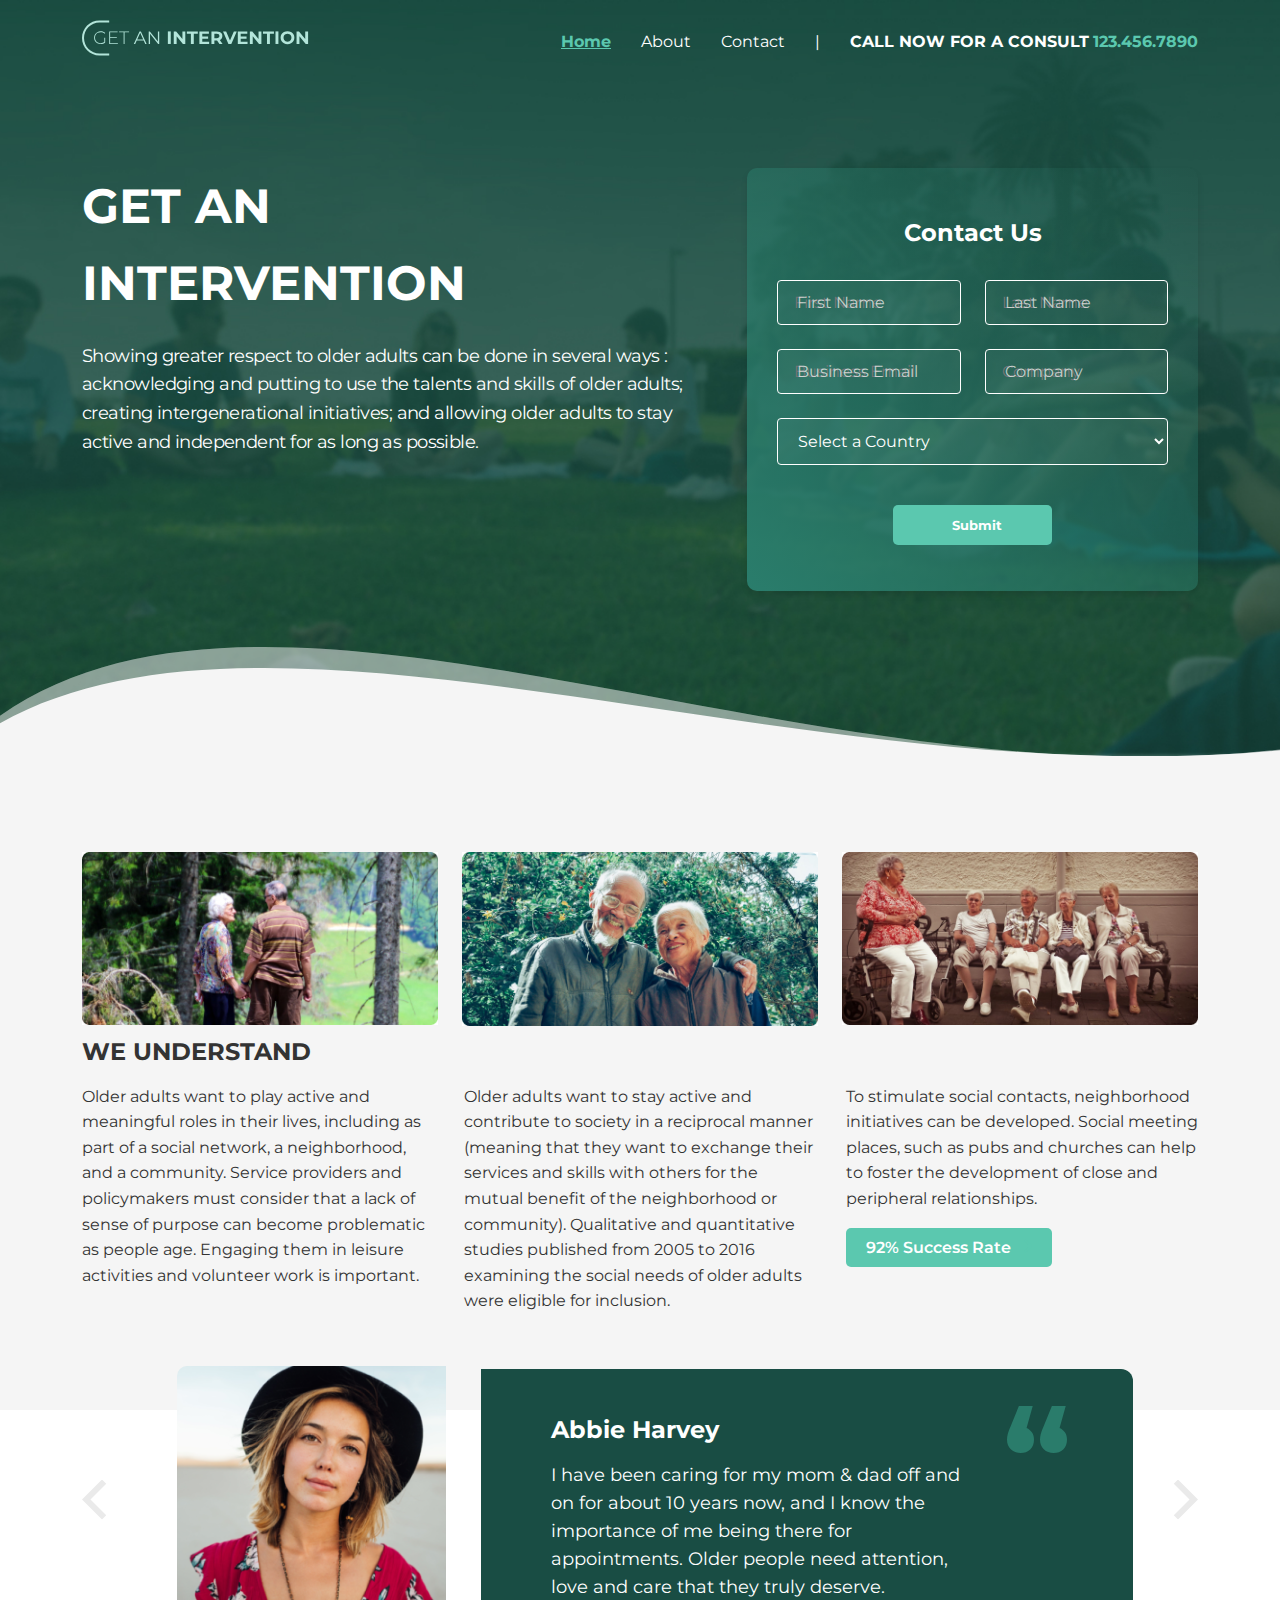
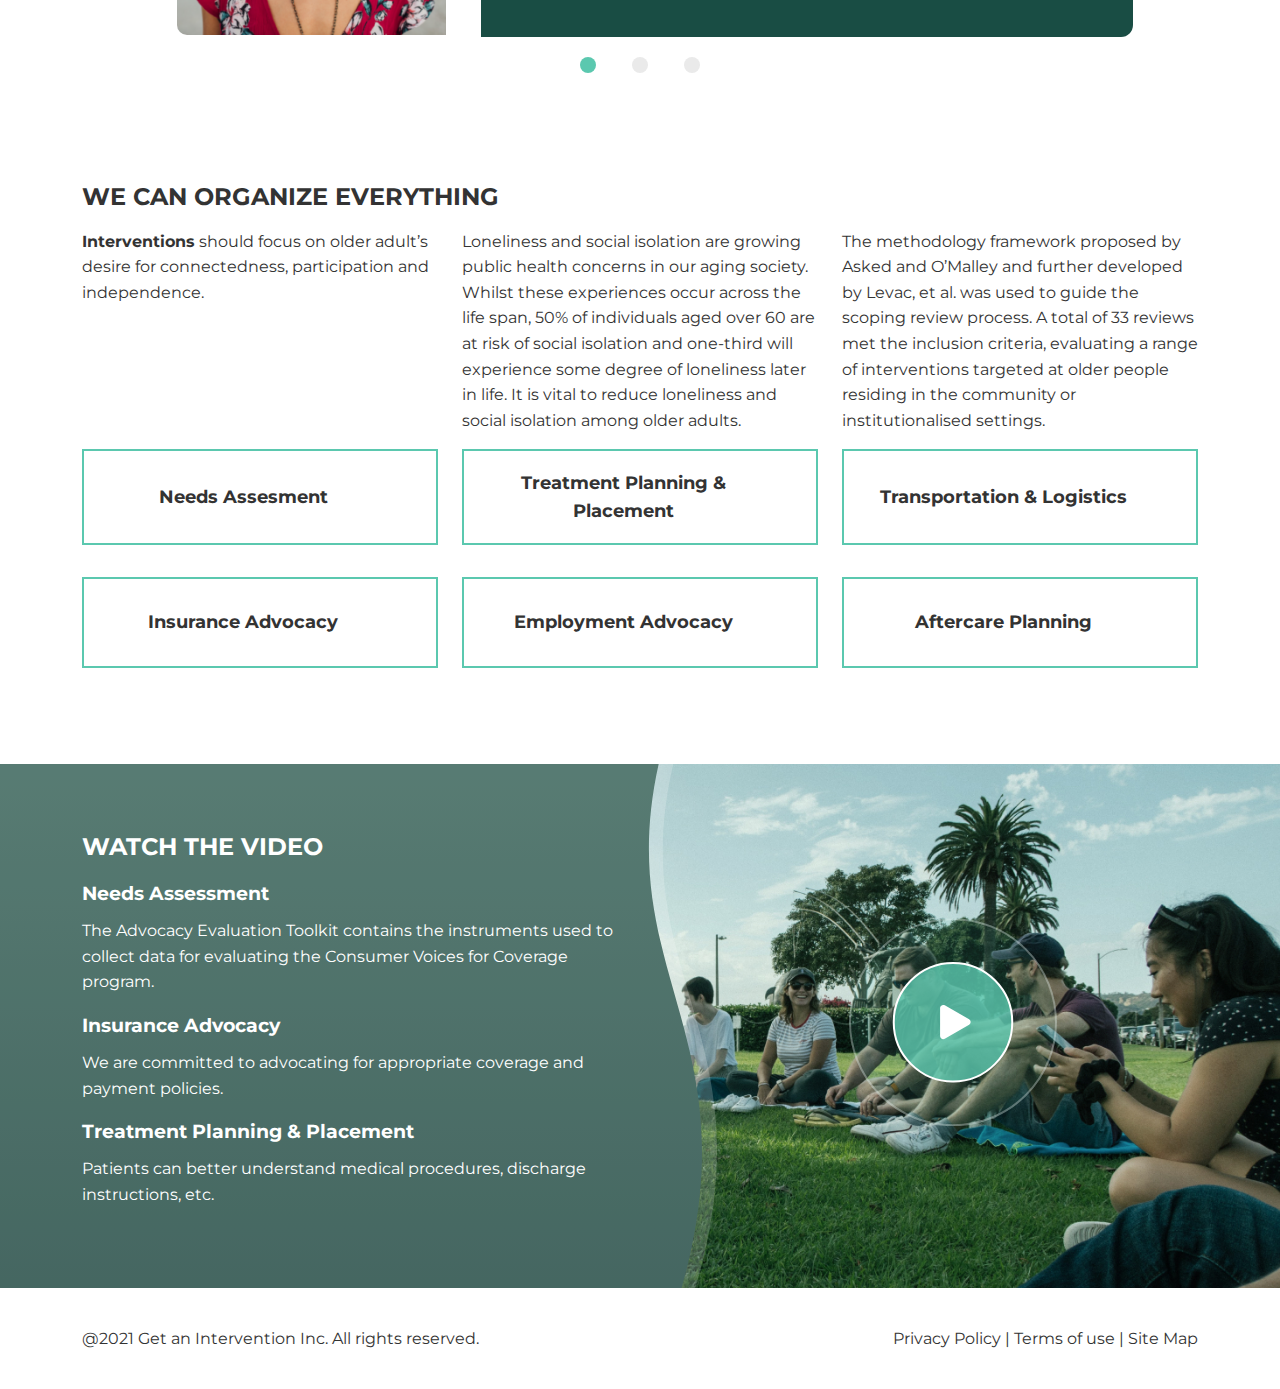
==== index.html @ d1579ee3 "update hero" ====
<!DOCTYPE html>
<html lang="en">

<head>
  <meta charset="UTF-8">
  <meta name="viewport" content="width=device-width, initial-scale=1.0">
  <title>GET AN INTERVENTION</title>

  <!-- ✅ Preload Google Fonts for better performance -->
  <link rel="preload" href="https://fonts.googleapis.com/css2?family=Montserrat:wght@400;700&display=swap" as="style" onload="this.onload=null;this.rel='stylesheet'">
  <noscript>
    <link href="https://fonts.googleapis.com/css2?family=Montserrat:wght@400;700&display=swap" rel="stylesheet">
  </noscript>

  <link rel="stylesheet" href="assets/css/index.css">
</head>

<body>
  <!-- ✅ Navbar -->
  <header class="navbar">
    <div class="container">
      <!-- 🔹 Logo -->
      <a href="/" class="brand-logo">
        <img src="assets/images/main-logo.svg" alt="GET AN INTERVENTION">
      </a>

      <!-- 🔹 Mobile Menu Toggle -->
      <div class="navbar-toggle">
        <button class="menu-toggle" aria-label="Toggle navigation">☰</button>
      </div>

      <!-- 🔹 Navigation -->
      <nav class="navbar-menu">
        <ul class="nav-links">
          <li><a href="#" class="active">Home</a></li>
          <li><a href="#">About</a></li>
          <li><a href="#">Contact</a></li>
        </ul>
        <span class="separator">|</span>
        <div class="nav-contact">
          <strong>CALL NOW FOR A CONSULT</strong> <a href="tel:+1234567890" class="cta">123.456.7890</a>
        </div>
      </nav>
    </div>
  </header>

  <section class="hero">
    <div class="container">
      <div class="row justify-content-center">
        <div class="col-10 col-lg-7">
          <div class="hero-left">
            <h1><span class="text-stroke">GET AN</span> INTERVENTION</h1>
            <p>Showing greater respect to older adults can be done in several ways :
              acknowledging and putting to use the talents and skills of older adults; creating
              intergenerational initiatives; and allowing older adults to stay active and independent
              for as long as possible.</p>

          </div>
        </div>
        <div class="col-8 col-lg-5">
          <div class="hero-right">
            <form class="hero-form ">
              <h2 class="text-center py-3">Contact Us</h2>
              <div class="row">
                <div class="col-12 col-md-6 col-lg-6">
                  <div class="input-field">
                    <input type="text" id="name" required placeholder="First Name">
                    <label for="name">First Name</label>
                  </div>
                </div>

                <div class="col-12 col-md-6 col-lg-6 mb-2">
                  <div class="input-field">
                    <input type="email" id="email" placeholder="Last Name" required>
                    <label for="email">Last Name</label>
                  </div>
                </div>

                <div class="col-12 col-md-6 col-lg-6 mb-2">
                  <div class="input-field">
                    <input type="text" id="name" required placeholder="Business Email">
                    <label for="name">Business Email</label>
                  </div>
                </div>

                <div class="col-12 col-md-6 col-lg-6 mb-2">
                  <div class="input-field">
                    <input type="email" id="email" placeholder="Company" required>
                    <label for="email">Company</label>
                  </div>
                </div>


                <div class="col-12 col-md-12 mb-2">
                  <select class="input-field  country-select" id="country" name="country" aria-placeholder="Select Country:">
                    <option value=""> Select a Country</option>
                    <option value="us">United States</option>
                    <option value="uk">United Kingdom</option>
                    <option value="ca">Canada</option>
                    <option value="au">Australia</option>
                    <option value="in">India</option>
                    <option value="de">Germany</option>
                    <option value="fr">France</option>
                    <option value="it">Italy</option>
                    <option value="jp">Japan</option>
                    <option value="cn">China</option>
                    <option value="br">Brazil</option>
                    <option value="za">South Africa</option>
                    <option value="mx">Mexico</option>
                  </select>

                </div>

                <div class="col-12 d-flex justify-content-center py-3">
                  <button type="submit" class=" cta-btn">
                    <img src="./assets/images/btn-icon.svg" alt="" style="padding-right: 9px;">
                    Submit</button>

                </div>
              </div>

            </form>
          </div>
        </div>
      </div>
    </div>
    <div class="hero-bottom"></div>
  </section>

  <section class="we-understand">
    <div class="container">
      <div class="row">
        <div class="col">
          <img src="./assets/images/we-understand-1.jpg" alt="1">
        </div>
        <div class="col">
          <img src="./assets/images/we-understand-2.jpg" alt="2">
        </div>
        <div class="col">
          <img src="./assets/images/we-understand-3.jpg" alt="3">
        </div>
      </div>
    </div>

    <div class="container">
      <h2>WE UNDERSTAND</h2>
      <div class="understand-content">
        <p>Older adults want to play active and meaningful roles in their lives, including as part of a social network, a neighborhood, and a community. Service providers and policymakers must consider that a lack of sense of purpose can become problematic as people age. Engaging them in leisure activities and volunteer work is important.</p>
        <p>Older adults want to stay active and contribute to society in a reciprocal manner (meaning that they want to exchange their services and skills with others for the mutual benefit of the neighborhood or community). Qualitative and quantitative studies published from 2005 to 2016 examining the social needs of older adults were eligible for inclusion.</p>
        <p>To stimulate social contacts, neighborhood initiatives can be developed. Social meeting places, such as pubs and churches can help to foster the development of close and peripheral relationships.</p>
        <button class="btn btn-primary btn-outline">
          92% Success Rate <img src="./assets/icons/arrow-right.svg" alt="->">
        </button>
      </div>

    </div>

  </section>

  <section class="organize mb-5">
    <div class="container mb-5 pb-5">
      <div class="slider">
        <div class="slider-container">
          <div class="slides">
            <div class="slide active ">
              <div class="row m-0">
                <div class="col-12 d-flex justify-content align-items">
                  <div class="col-4 col-md-4">
                    <div class="left-side d-flex  justify-content-end  " style="margin-right: 31px;">
                      <img src="./assets/images/slide-1.png" width="269" height="269" alt="lady">
                    </div>
                  </div>
                  <div class="col-8 col-md-8">
                    <div class="right-side" style=" margin-left: 4px;">
                      <div class="row">

                        <div class="col-10">
                          <div class="slider-content mt-4">
                            <h6 class="slider-heading"> Abbie Harvey</h6>
                            <p class="slider-para">I have been caring for my mom & dad off and on for about 10 years now, and I know the importance of me being there for appointments. Older people need attention, love and care that they truly deserve.</p>
                          </div>
                        </div>
                        <div class="col-2">
                          <div class="quotes">
                            <img src="./assets/icons/quotes.svg" width="60" height="47" alt="">
                          </div>
                        </div>
                      </div>


                    </div>
                  </div>
                </div>
              </div>
            </div>
            <div class="slide ">
              <div class="row m-0">
                <div class="col-12 d-flex justify-content align-items">
                  <div class="col-4 col-md-4">
                    <div class="left-side d-flex  justify-content-end  " style="margin-right: 31px;">
                      <img src="./assets/images/slide-2.png" width="269" height="269" alt="lady">
                    </div>
                  </div>
                  <div class="col-8 col-md-8">
                    <div class="right-side" style=" margin-left: 4px;">
                      <div class="row">

                        <div class="col-10">
                          <div class="slider-content mt-4">
                            <h6 class="slider-heading"> Abbie Harvey</h6>
                            <p class="slider-para">I have been caring for my mom & dad off and on for about 10 years now, and I know the importance of me being there for appointments. Older people need attention, love and care that they truly deserve.</p>
                          </div>
                        </div>
                        <div class="col-2">
                          <div class="quotes">
                            <img src="./assets/icons/quotes.svg" width="60" height="47" alt="">
                          </div>
                        </div>
                      </div>


                    </div>
                  </div>
                </div>
              </div>
            </div>
            <div class="slide ">
              <div class="row m-0">
                <div class="col-12 d-flex justify-content align-items">
                  <div class="col-4 col-md-4">
                    <div class="left-side d-flex  justify-content-end  " style="margin-right: 31px;">
                      <img src="./assets/images/slide-3.png" width="269" height="269" alt="lady">
                    </div>
                  </div>
                  <div class="col-8 col-md-8">
                    <div class="right-side" style=" margin-left: 4px;">
                      <div class="row">

                        <div class="col-10">
                          <div class="slider-content mt-4">
                            <h6 class="slider-heading"> Abbie Harvey</h6>
                            <p class="slider-para">I have been caring for my mom & dad off and on for about 10 years now, and I know the importance of me being there for appointments. Older people need attention, love and care that they truly deserve.</p>
                          </div>
                        </div>
                        <div class="col-2">
                          <div class="quotes">
                            <img src="./assets/icons/quotes.svg" width="60" height="47" alt="">
                          </div>
                        </div>
                      </div>
                    </div>
                  </div>
                </div>
              </div>
            </div>
          </div>
          <div class="slider-arrow">
            <button class="prev" onclick="moveSlide(-1)"></button>
            <button class="next" onclick="moveSlide(1)"></button>
          </div>
          <div class="dots">
            <span class="dot active" onclick="currentSlide(0)"></span>
            <span class="dot" onclick="currentSlide(1)"></span>
            <span class="dot" onclick="currentSlide(2)"></span>
          </div>
        </div>
      </div>
    </div>
    <div class="container ">
      <h2>WE CAN ORGANIZE EVERYTHING</h2>
      <div class="row">
        <div class="col">
          <p> <strong>Interventions</strong> should focus on older adult’s desire for connectedness, participation and independence.</p>
        </div>
        <div class="col">
          <p>Loneliness and social isolation are growing public health concerns in our aging society. Whilst these experiences occur across the life span, 50% of individuals aged over 60 are at risk of social isolation and one-third will experience some degree of loneliness later in life. It is vital to reduce loneliness and social isolation among older adults.</p>
        </div>
        <div class="col">
          <p>The methodology framework proposed by Asked and O’Malley and further developed by Levac, et al. was used to guide the scoping review process. A total of 33 reviews met the inclusion criteria, evaluating a range of interventions targeted at older people residing in the community or institutionalised settings. </p>
        </div>
      </div>

      <div class="row">
        <div class="col-6 col-sm-4 mb-xl-4">
          <div class="tooltip-box">
            <p class="no-margin"> Needs Assesment </p><img src="./assets/icons/info.svg" alt="info" class="info-icon">
            <div class="tooltip-content">
              <span> We’re experienced in our individual<br> crafts and understand how each one of<br>our roles impacts your plan holistically. </span>
            </div>
          </div>
        </div>

        <div class="col-6 col-sm-4 mb-xl-4">
          <div class="tooltip-box">
            <p class="no-margin"> Treatment Planning & Placement </p><img src="./assets/icons/info.svg" alt="info" class="info-icon">
            <div class="tooltip-content">
              <span> We’re experienced in our individual<br> crafts and understand how each one of<br>our roles impacts your plan holistically. </span>
            </div>
          </div>
        </div>
        <div class="col-6 col-sm-4 mb-xl-4">
          <div class="tooltip-box">
            <p class="no-margin"> Transportation & Logistics </p><img src="./assets/icons/info.svg" alt="info" class="info-icon">
            <div class="tooltip-content">
              <span> We’re experienced in our individual<br> crafts and understand how each one of<br>our roles impacts your plan holistically. </span>
            </div>
          </div>
        </div>
        <div class="col-6 col-sm-4 mb-xl-5 pt-2">

          <div class="tooltip-box">
            <p class="no-margin"> Insurance Advocacy</p><img src="./assets/icons/info.svg" alt="info" class="info-icon">
            <div class="tooltip-content">
              <span> We’re experienced in our individual<br> crafts and understand how each one of<br>our roles impacts your plan holistically. </span>
            </div>
          </div>

        </div>
        <div class="col-6 col-sm-4 mb-xl-5 pt-2">

          <div class="tooltip-box">
            <p class="no-margin"> Employment Advocacy </p><img src="./assets/icons/info.svg" alt="info" class="info-icon">
            <div class="tooltip-content">
              <span> We’re experienced in our individual<br> crafts and understand how each one of<br>our roles impacts your plan holistically. </span>
            </div>
          </div>

        </div>
        <div class="col-6 col-sm-4 mb-xl-5 pt-2">

          <div class="tooltip-box">
            <p class="no-margin"> Aftercare Planning</p><img src="./assets/icons/info.svg" alt="info" class="info-icon">
            <div class="tooltip-content">
              <span> We’re experienced in our individual<br> crafts and understand how each one of<br>our roles impacts your plan holistically. </span>
            </div>
          </div>


        </div>
      </div>
    </div>
  </section>

  <section class="watch-section">
    <div class="container">
      <div class="row">
        <div class="col-6 content">
          <h2>WATCH THE VIDEO</h2>
          <ul>
            <li>
              <h3>Needs Assessment</h3>
              <p>The Advocacy Evaluation Toolkit contains the instruments used to collect data for evaluating the Consumer Voices for Coverage program. </p>
            </li>
            <li>
              <h3>Insurance Advocacy</h3>
              <p>We are committed to advocating for appropriate coverage and payment policies.</p>
            </li>
            <li>
              <h3>Treatment Planning & Placement</h3>
              <p>Patients can better understand medical procedures, discharge instructions, etc.</p>
            </li>
          </ul>
        </div>
      </div>
    </div>

    <div class="video-wrapper">
      <div class="video-player" id="videoPlayer">
        <video id="myVideo" width="100%" height="100%" controls>
          <source src="./assets/video/birds.mp4" type="video/mp4">
          Your browser does not support the video tag.
        </video>
      </div>


      <div class="button-container">
        <button id="playButton" class="click-animation">
          <img src="./assets/icons/play-icon-large.svg" alt="play">
        </button>
      </div>
    </div>
  </section>

  <footer class="main-footer">
    <div class="container">
      <div class="row">
        <div class="col">
          <div>@2021 Get an Intervention Inc. All rights reserved.</div>
        </div>
        <div class="col-auto">
          <div class="text-right">Privacy Policy | Terms of use | Site Map</div>
        </div>
      </div>
    </div>
  </footer>

  <script src="assets/js/index.js"></script>
</body>

</html>
---- assets/css/index.css ----
/* default css */
@import url('./_constant.css');
@import url('./_reboot.css');
@import url('./_container.css');
@import url('./_grid.css');
@import url('./_input.css');
@import url('./_typography.css');
@import url('./_buttons.css');
@import url('./_utilities.css');
@import url('./_slider.css');
@import url('./_tooltip.css');

/* other css */
@import url('./navbar.css');
@import url('./hero.css');
@import url('./we-understand.css');
@import url('./watch-section.css');
@import url('./main-footer.css');
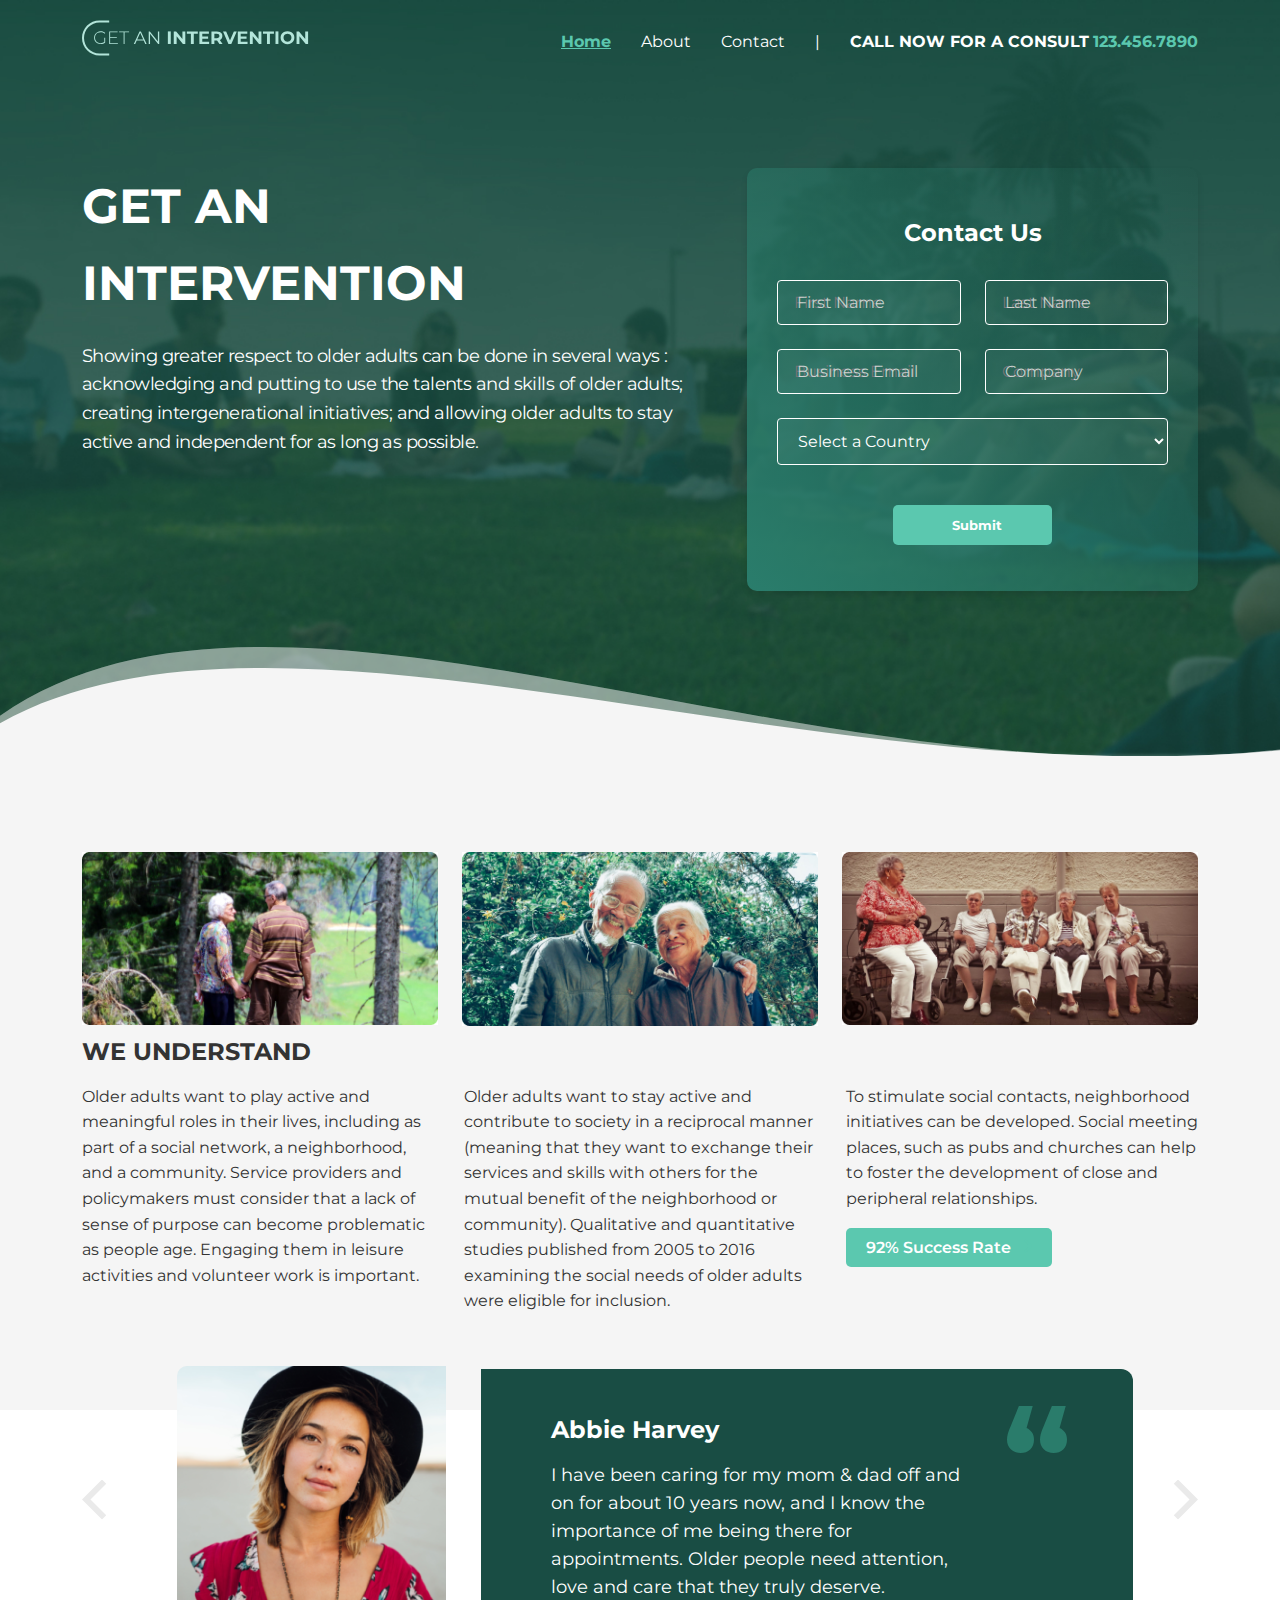
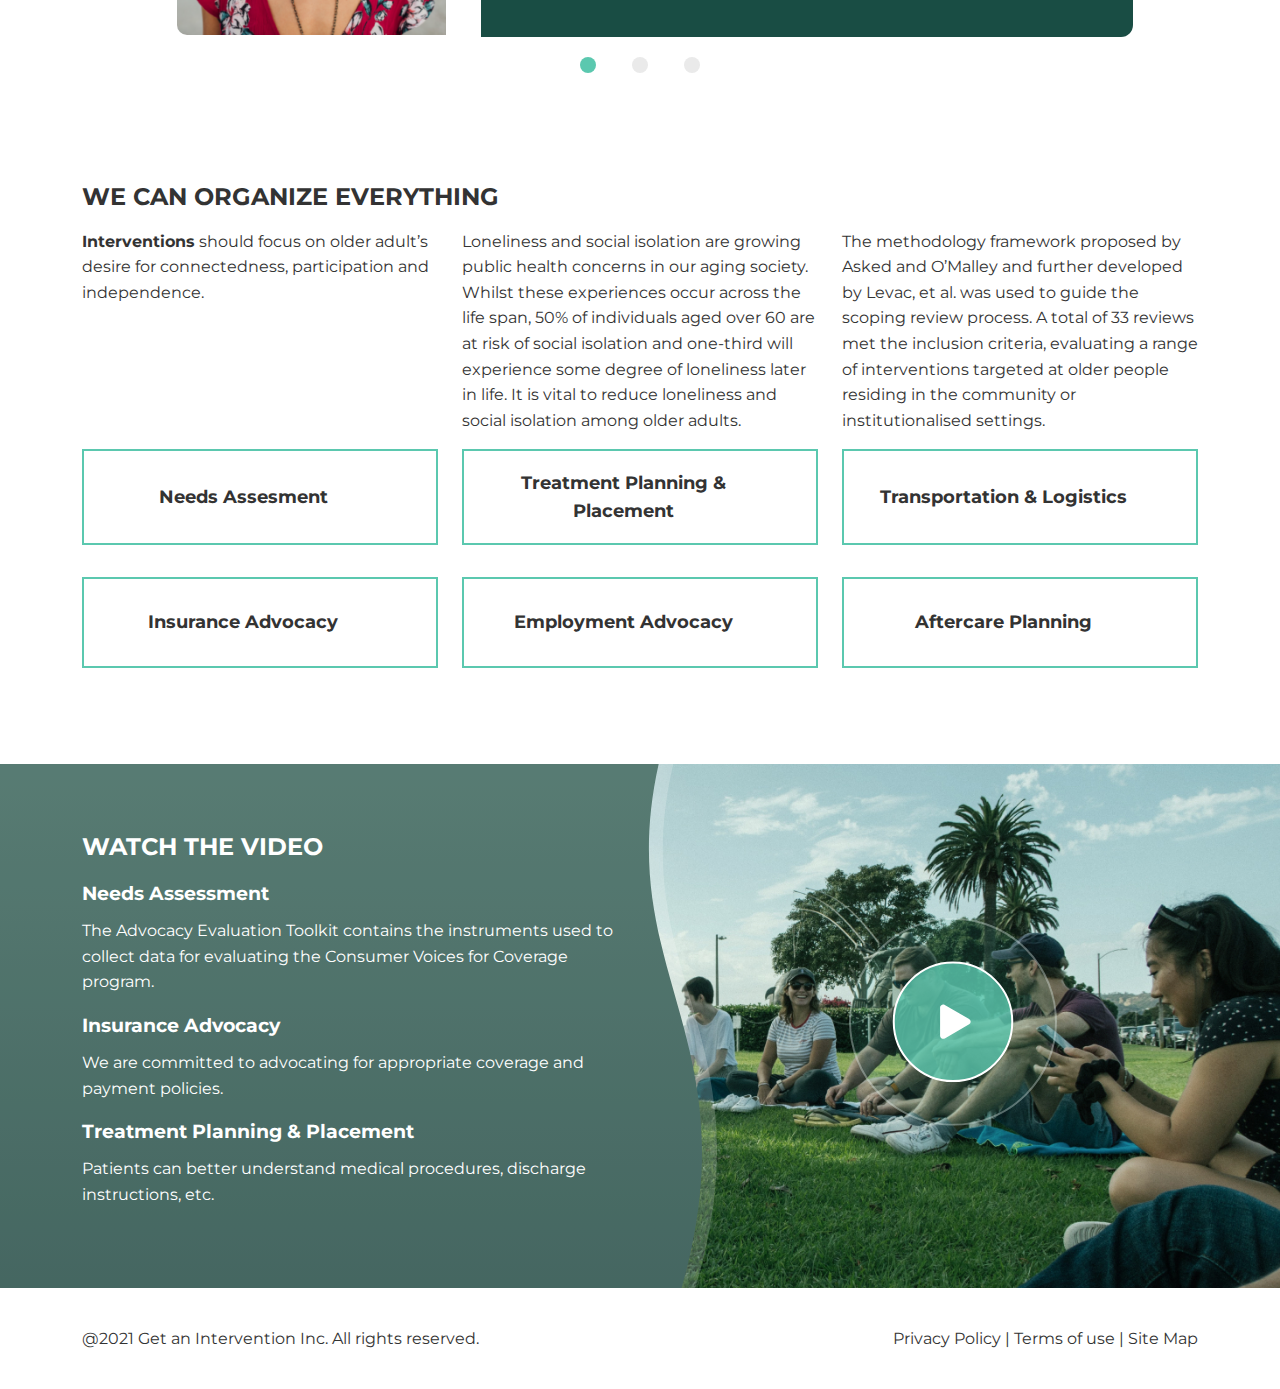
==== commit d441a724: "update video section" ====
--- a/index.html
+++ b/index.html
@@ -344,7 +344,7 @@
   <section class="watch-section">
     <div class="container">
       <div class="row">
-        <div class="col-6 content">
+        <div class="col-12 col-lg-6 content">
           <h2>WATCH THE VIDEO</h2>
           <ul>
             <li>
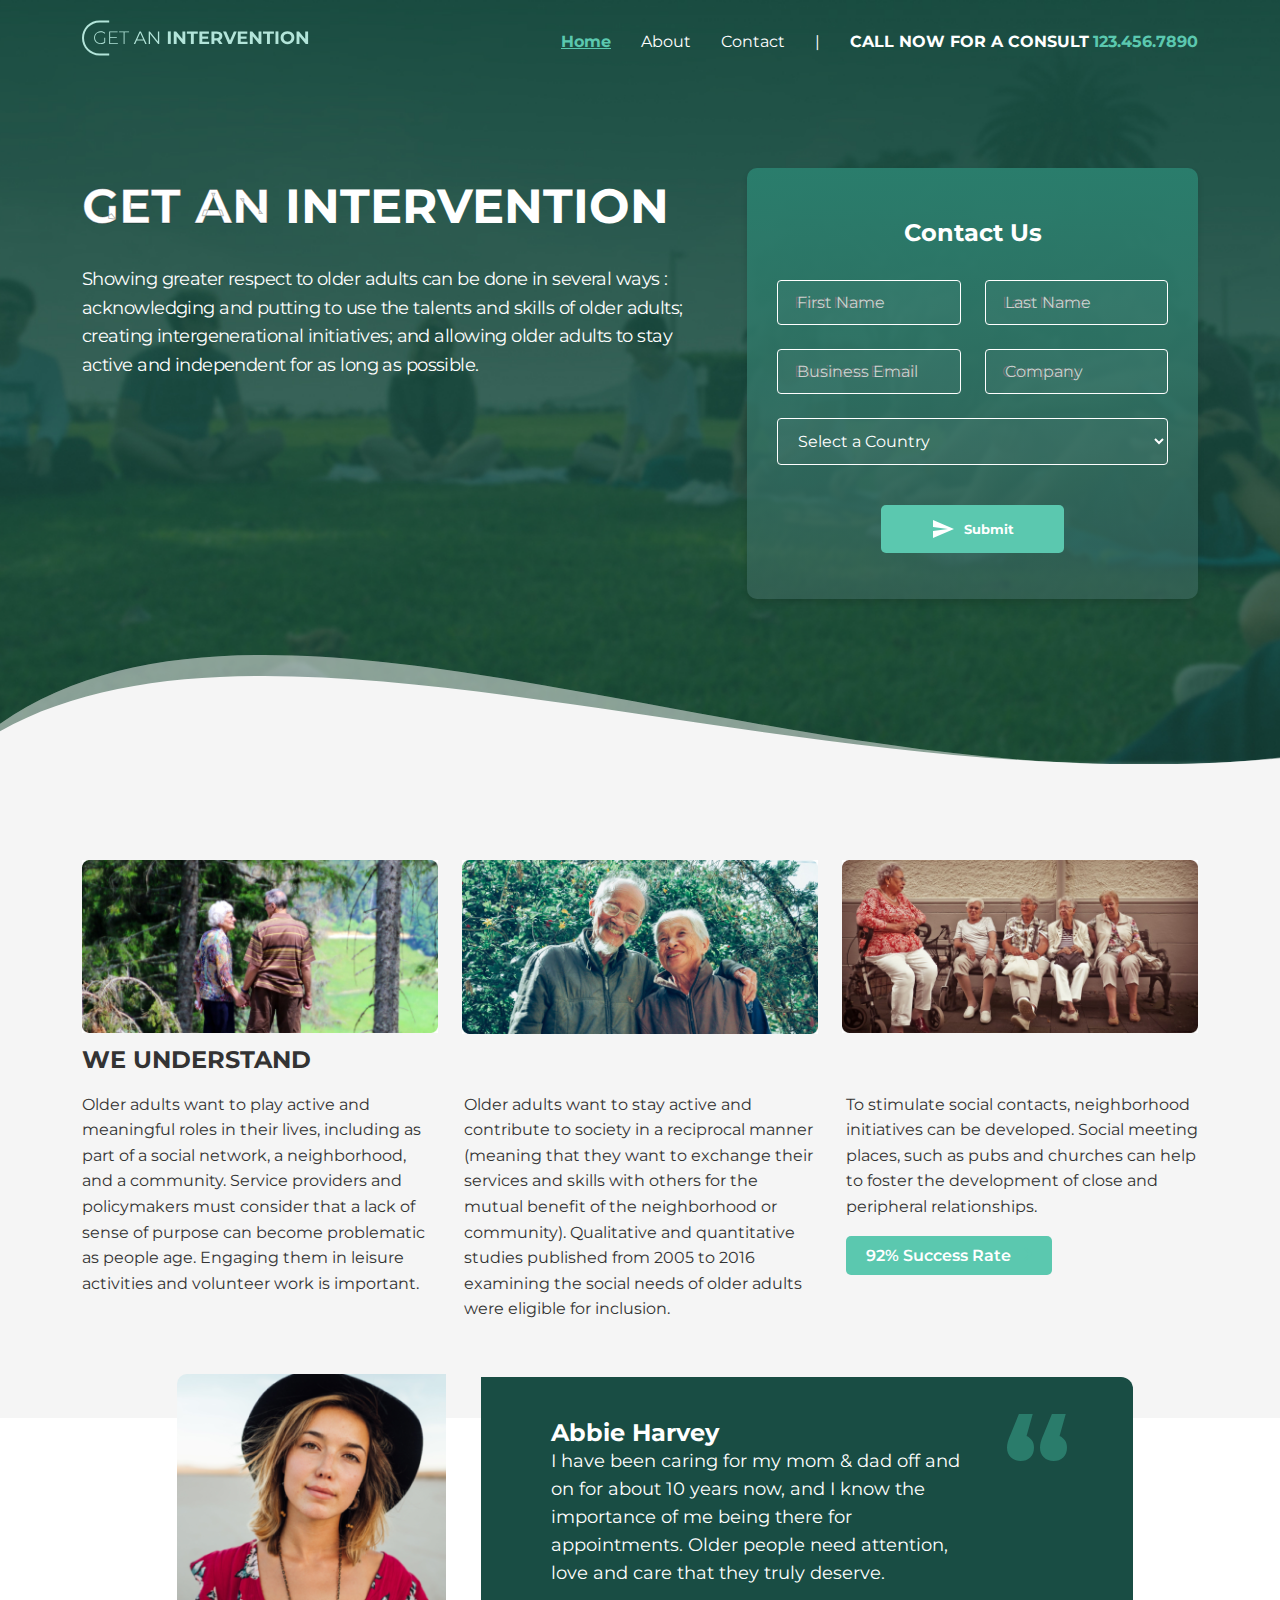
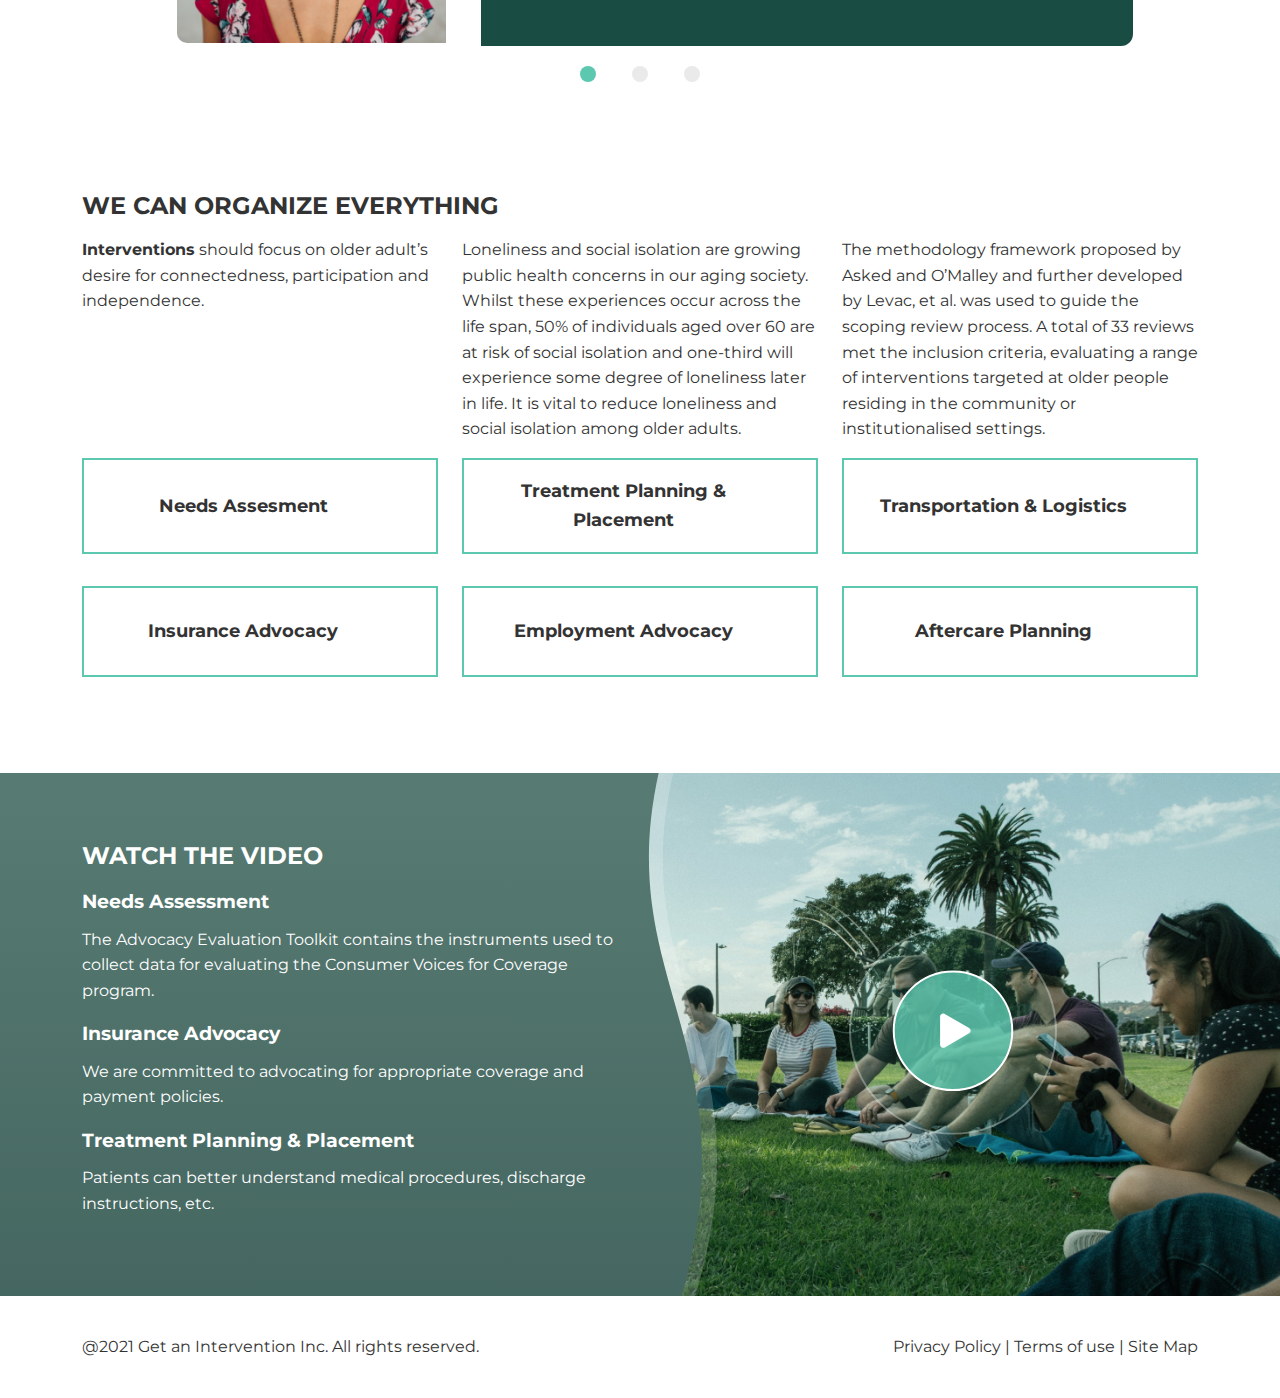
==== commit 9cea9a47: "slider" ====
--- a/index.html
+++ b/index.html
@@ -164,10 +164,41 @@
           <div class="slides">
             <div class="slide active ">
               <div class="row m-0">
-                <div class="col-12 d-flex justify-content align-items">
+                <div class="col-12 d-md-flex justify-content align-items">
+                  <div class="col-12  col-md-4 col-lg-4">
+                    <div class="left-side d-flex  justify-content-end  " style="margin-right: 31px;">
+                      <img src="./assets/images/slide-1.png" alt="lady">
+                    </div>
+                  </div>
+                  <div class="col-12 col-md-8 col-lg-8">
+                    <div class="right-side" style=" margin-left: 4px;">
+                      <div class="row">
+
+                        <div class="col-10">
+                          <div class="slider-content mt-lg-4">
+                            <h6 class="slider-heading"> Abbie Harvey</h6>
+                            <p class="slider-para">I have been caring for my mom & dad off and on for about 10 years now, and I know the importance of me being there for appointments. Older people need attention, love and care that they truly deserve.</p>
+                          </div>
+                        </div>
+                        <div class="col-2">
+                          <div class="quotes">
+                            <img src="./assets/icons/quotes.svg" alt="">
+                          </div>
+                        </div>
+                      </div>
+
+
+                    </div>
+                  </div>
+                </div>
+              </div>
+            </div>
+            <div class="slide ">
+              <div class="row m-0">
+                <div class="col-12 d-md-flex justify-content align-items">
                   <div class="col-4 col-md-4">
                     <div class="left-side d-flex  justify-content-end  " style="margin-right: 31px;">
-                      <img src="./assets/images/slide-1.png" width="269" height="269" alt="lady">
+                      <img src="./assets/images/slide-2.png" alt="lady">
                     </div>
                   </div>
                   <div class="col-8 col-md-8">
@@ -175,14 +206,14 @@
                       <div class="row">
 
                         <div class="col-10">
-                          <div class="slider-content mt-4">
+                          <div class="slider-content mt-lg-4">
                             <h6 class="slider-heading"> Abbie Harvey</h6>
                             <p class="slider-para">I have been caring for my mom & dad off and on for about 10 years now, and I know the importance of me being there for appointments. Older people need attention, love and care that they truly deserve.</p>
                           </div>
                         </div>
                         <div class="col-2">
                           <div class="quotes">
-                            <img src="./assets/icons/quotes.svg" width="60" height="47" alt="">
+                            <img src="./assets/icons/quotes.svg" alt="">
                           </div>
                         </div>
                       </div>
@@ -195,10 +226,10 @@
             </div>
             <div class="slide ">
               <div class="row m-0">
-                <div class="col-12 d-flex justify-content align-items">
+                <div class="col-12 d-md-flex justify-content align-items">
                   <div class="col-4 col-md-4">
                     <div class="left-side d-flex  justify-content-end  " style="margin-right: 31px;">
-                      <img src="./assets/images/slide-2.png" width="269" height="269" alt="lady">
+                      <img src="./assets/images/slide-3.png" alt="lady">
                     </div>
                   </div>
                   <div class="col-8 col-md-8">
@@ -206,45 +237,14 @@
                       <div class="row">
 
                         <div class="col-10">
-                          <div class="slider-content mt-4">
+                          <div class="slider-content mt-lg-4">
                             <h6 class="slider-heading"> Abbie Harvey</h6>
                             <p class="slider-para">I have been caring for my mom & dad off and on for about 10 years now, and I know the importance of me being there for appointments. Older people need attention, love and care that they truly deserve.</p>
                           </div>
                         </div>
                         <div class="col-2">
                           <div class="quotes">
-                            <img src="./assets/icons/quotes.svg" width="60" height="47" alt="">
-                          </div>
-                        </div>
-                      </div>
-
-
-                    </div>
-                  </div>
-                </div>
-              </div>
-            </div>
-            <div class="slide ">
-              <div class="row m-0">
-                <div class="col-12 d-flex justify-content align-items">
-                  <div class="col-4 col-md-4">
-                    <div class="left-side d-flex  justify-content-end  " style="margin-right: 31px;">
-                      <img src="./assets/images/slide-3.png" width="269" height="269" alt="lady">
-                    </div>
-                  </div>
-                  <div class="col-8 col-md-8">
-                    <div class="right-side" style=" margin-left: 4px;">
-                      <div class="row">
-
-                        <div class="col-10">
-                          <div class="slider-content mt-4">
-                            <h6 class="slider-heading"> Abbie Harvey</h6>
-                            <p class="slider-para">I have been caring for my mom & dad off and on for about 10 years now, and I know the importance of me being there for appointments. Older people need attention, love and care that they truly deserve.</p>
-                          </div>
-                        </div>
-                        <div class="col-2">
-                          <div class="quotes">
-                            <img src="./assets/icons/quotes.svg" width="60" height="47" alt="">
+                            <img src="./assets/icons/quotes.svg" alt="">
                           </div>
                         </div>
                       </div>
@@ -344,7 +344,7 @@
   <section class="watch-section">
     <div class="container">
       <div class="row">
-        <div class="col-12 col-lg-6 content">
+        <div class="col-6 content">
           <h2>WATCH THE VIDEO</h2>
           <ul>
             <li>
--- a/assets/css/index.css
+++ b/assets/css/index.css
@@ -15,4 +15,5 @@
 @import url('./hero.css');
 @import url('./we-understand.css');
 @import url('./watch-section.css');
-@import url('./main-footer.css');+@import url('./main-footer.css');
+@import url('./thankyou.css');
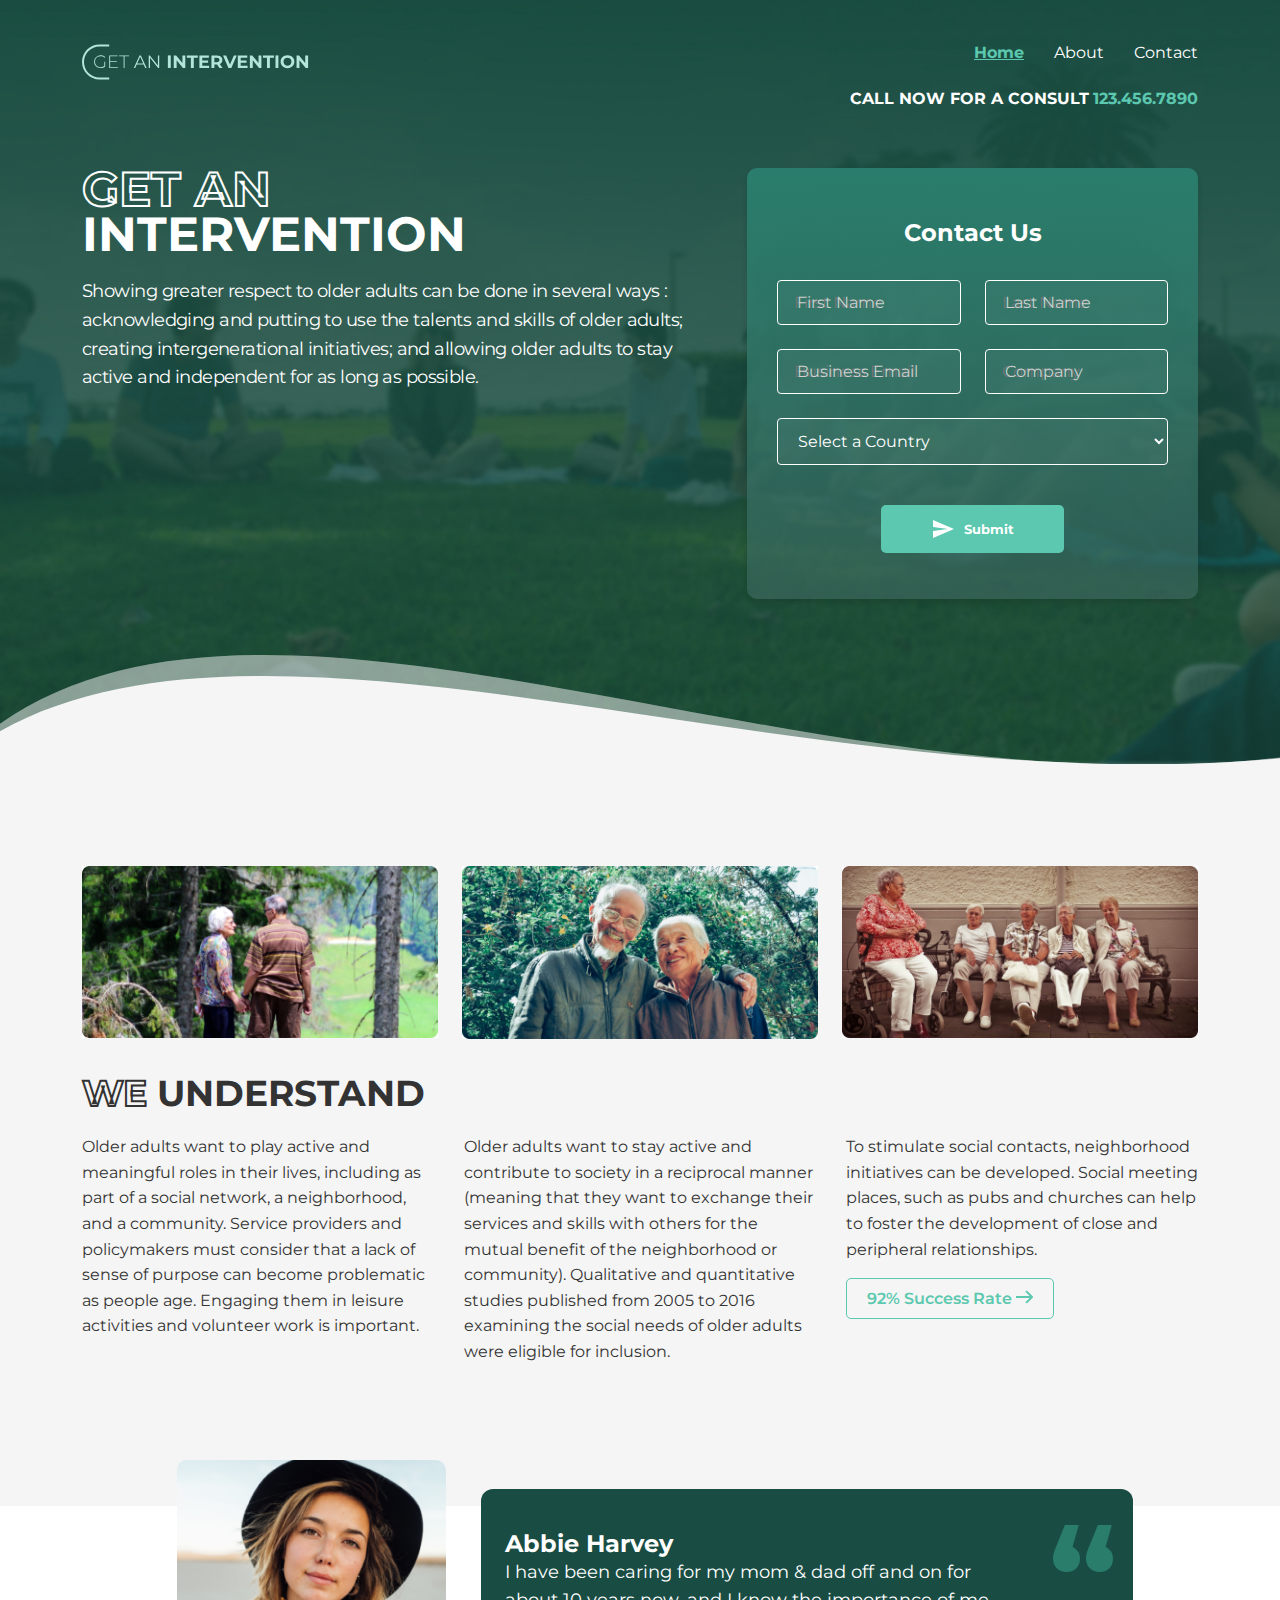
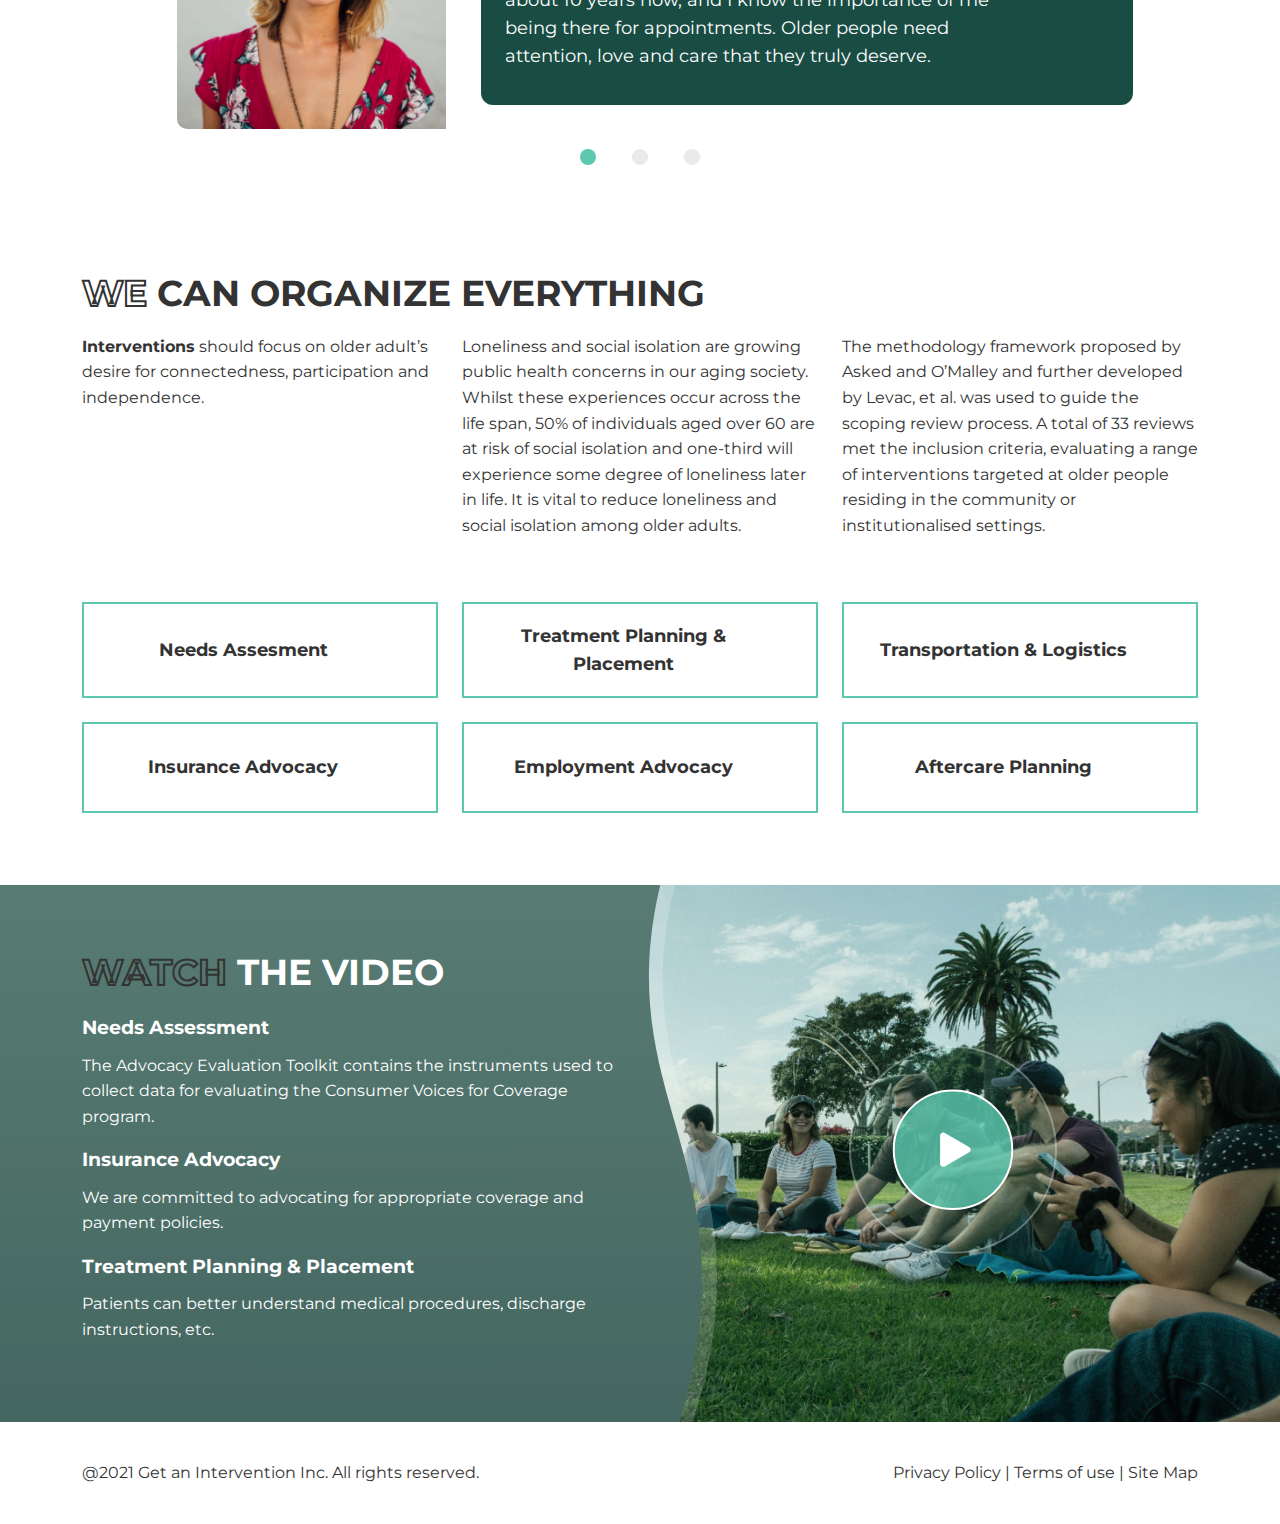
==== commit d99907b0: "second final changes" ====
--- a/index.html
+++ b/index.html
@@ -6,7 +6,7 @@
   <meta name="viewport" content="width=device-width, initial-scale=1.0">
   <title>GET AN INTERVENTION</title>
 
-  <!-- ✅ Preload Google Fonts for better performance -->
+  <!-- Preload Google Fonts for better performance -->
   <link rel="preload" href="https://fonts.googleapis.com/css2?family=Montserrat:wght@400;700&display=swap" as="style" onload="this.onload=null;this.rel='stylesheet'">
   <noscript>
     <link href="https://fonts.googleapis.com/css2?family=Montserrat:wght@400;700&display=swap" rel="stylesheet">
@@ -16,20 +16,20 @@
 </head>
 
 <body>
-  <!-- ✅ Navbar -->
+  <!-- Navbar -->
   <header class="navbar">
     <div class="container">
-      <!-- 🔹 Logo -->
+      <!--  Logo -->
       <a href="/" class="brand-logo">
         <img src="assets/images/main-logo.svg" alt="GET AN INTERVENTION">
       </a>
 
-      <!-- 🔹 Mobile Menu Toggle -->
+      <!--  Mobile Menu Toggle -->
       <div class="navbar-toggle">
         <button class="menu-toggle" aria-label="Toggle navigation">☰</button>
       </div>
 
-      <!-- 🔹 Navigation -->
+      <!--  Navigation -->
       <nav class="navbar-menu">
         <ul class="nav-links">
           <li><a href="#" class="active">Home</a></li>
@@ -47,7 +47,7 @@
   <section class="hero">
     <div class="container">
       <div class="row justify-content-center">
-        <div class="col-10 col-lg-7">
+        <div class="col-12 col-md-8 col-lg-7">
           <div class="hero-left">
             <h1><span class="text-stroke">GET AN</span> INTERVENTION</h1>
             <p>Showing greater respect to older adults can be done in several ways :
@@ -57,36 +57,36 @@
 
           </div>
         </div>
-        <div class="col-8 col-lg-5">
+        <div class="col-12 col-md-8 col-lg-5">
           <div class="hero-right">
-            <form class="hero-form ">
+            <form class="hero-form " action="thank-you.html">
               <h2 class="text-center py-3">Contact Us</h2>
               <div class="row">
                 <div class="col-12 col-md-6 col-lg-6">
                   <div class="input-field">
-                    <input type="text" id="name" required placeholder="First Name">
+                    <input type="text" id="first-name" required placeholder="First Name">
                     <label for="name">First Name</label>
                   </div>
                 </div>
 
                 <div class="col-12 col-md-6 col-lg-6 mb-2">
                   <div class="input-field">
-                    <input type="email" id="email" placeholder="Last Name" required>
-                    <label for="email">Last Name</label>
+                    <input type="text" id="last-name" placeholder="Last Name" required>
+                    <label for="name">Last Name</label>
                   </div>
                 </div>
 
                 <div class="col-12 col-md-6 col-lg-6 mb-2">
                   <div class="input-field">
-                    <input type="text" id="name" required placeholder="Business Email">
+                    <input type="email" id="email" required placeholder="Business Email">
                     <label for="name">Business Email</label>
                   </div>
                 </div>
 
                 <div class="col-12 col-md-6 col-lg-6 mb-2">
                   <div class="input-field">
-                    <input type="email" id="email" placeholder="Company" required>
-                    <label for="email">Company</label>
+                    <input type="text" id="name" placeholder="Company" required>
+                    <label for="name">Company</label>
                   </div>
                 </div>
 
@@ -128,22 +128,25 @@
   </section>
 
   <section class="we-understand">
-    <div class="container">
-      <div class="row">
-        <div class="col">
-          <img src="./assets/images/we-understand-1.jpg" alt="1">
-        </div>
-        <div class="col">
-          <img src="./assets/images/we-understand-2.jpg" alt="2">
-        </div>
-        <div class="col">
-          <img src="./assets/images/we-understand-3.jpg" alt="3">
-        </div>
-      </div>
-    </div>
-
-    <div class="container">
-      <h2>WE UNDERSTAND</h2>
+    <div class="understand-section">
+      <div class="container ">
+        <div class="row">
+          <div class="col">
+            <img src="./assets/images/we-understand-1.jpg" alt="1">
+          </div>
+          <div class="col">
+            <img src="./assets/images/we-understand-2.jpg" alt="2">
+          </div>
+          <div class="col">
+            <img src="./assets/images/we-understand-3.jpg" alt="3">
+          </div>
+        </div>
+      </div>
+    </div>
+    
+
+    <div class="container mt-4">
+      <h1><span class="sub-heading"> WE </span>UNDERSTAND</h1>
       <div class="understand-content">
         <p>Older adults want to play active and meaningful roles in their lives, including as part of a social network, a neighborhood, and a community. Service providers and policymakers must consider that a lack of sense of purpose can become problematic as people age. Engaging them in leisure activities and volunteer work is important.</p>
         <p>Older adults want to stay active and contribute to society in a reciprocal manner (meaning that they want to exchange their services and skills with others for the mutual benefit of the neighborhood or community). Qualitative and quantitative studies published from 2005 to 2016 examining the social needs of older adults were eligible for inclusion.</p>
@@ -166,7 +169,7 @@
               <div class="row m-0">
                 <div class="col-12 d-md-flex justify-content align-items">
                   <div class="col-12  col-md-4 col-lg-4">
-                    <div class="left-side d-flex  justify-content-end  " style="margin-right: 31px;">
+                    <div class="left-side d-flex " style="margin-right: 31px;">
                       <img src="./assets/images/slide-1.png" alt="lady">
                     </div>
                   </div>
@@ -267,21 +270,21 @@
       </div>
     </div>
     <div class="container ">
-      <h2>WE CAN ORGANIZE EVERYTHING</h2>
+      <h1><span class="sub-heading">WE</span> CAN ORGANIZE EVERYTHING</h1>
+      <div class="row pb-5"  >
+        <div class="col-12 col-md-12 col-lg-4 pb-5">
+          <p> <strong>Interventions</strong> should focus on older adult’s desire for connectedness, participation and independence.</p>
+        </div>
+        <div class="col-12 col-md-6 col-lg-4">
+          <p>Loneliness and social isolation are growing public health concerns in our aging society. Whilst these experiences occur across the life span, 50% of individuals aged over 60 are at risk of social isolation and one-third will experience some degree of loneliness later in life. It is vital to reduce loneliness and social isolation among older adults.</p>
+        </div>
+        <div class="col-12 col-md-6 col-lg-4" >
+          <p>The methodology framework proposed by Asked and O’Malley and further developed by Levac, et al. was used to guide the scoping review process. A total of 33 reviews met the inclusion criteria, evaluating a range of interventions targeted at older people residing in the community or institutionalised settings. </p>
+        </div>
+      </div>
+
       <div class="row">
-        <div class="col">
-          <p> <strong>Interventions</strong> should focus on older adult’s desire for connectedness, participation and independence.</p>
-        </div>
-        <div class="col">
-          <p>Loneliness and social isolation are growing public health concerns in our aging society. Whilst these experiences occur across the life span, 50% of individuals aged over 60 are at risk of social isolation and one-third will experience some degree of loneliness later in life. It is vital to reduce loneliness and social isolation among older adults.</p>
-        </div>
-        <div class="col">
-          <p>The methodology framework proposed by Asked and O’Malley and further developed by Levac, et al. was used to guide the scoping review process. A total of 33 reviews met the inclusion criteria, evaluating a range of interventions targeted at older people residing in the community or institutionalised settings. </p>
-        </div>
-      </div>
-
-      <div class="row">
-        <div class="col-6 col-sm-4 mb-xl-4">
+        <div class="col-12 col-md-6 col-lg-4 mb-4">
           <div class="tooltip-box">
             <p class="no-margin"> Needs Assesment </p><img src="./assets/icons/info.svg" alt="info" class="info-icon">
             <div class="tooltip-content">
@@ -290,7 +293,7 @@
           </div>
         </div>
 
-        <div class="col-6 col-sm-4 mb-xl-4">
+        <div class="col-12 col-md-6 col-lg-4 mb-4">
           <div class="tooltip-box">
             <p class="no-margin"> Treatment Planning & Placement </p><img src="./assets/icons/info.svg" alt="info" class="info-icon">
             <div class="tooltip-content">
@@ -298,7 +301,7 @@
             </div>
           </div>
         </div>
-        <div class="col-6 col-sm-4 mb-xl-4">
+        <div class="col-12 col-md-6 col-lg-4 mb-4">
           <div class="tooltip-box">
             <p class="no-margin"> Transportation & Logistics </p><img src="./assets/icons/info.svg" alt="info" class="info-icon">
             <div class="tooltip-content">
@@ -306,7 +309,7 @@
             </div>
           </div>
         </div>
-        <div class="col-6 col-sm-4 mb-xl-5 pt-2">
+        <div class="col-12 col-md-6 col-lg-4 mb-4">
 
           <div class="tooltip-box">
             <p class="no-margin"> Insurance Advocacy</p><img src="./assets/icons/info.svg" alt="info" class="info-icon">
@@ -316,7 +319,7 @@
           </div>
 
         </div>
-        <div class="col-6 col-sm-4 mb-xl-5 pt-2">
+        <div class="col-12 col-md-6 col-lg-4 mb-4 ">
 
           <div class="tooltip-box">
             <p class="no-margin"> Employment Advocacy </p><img src="./assets/icons/info.svg" alt="info" class="info-icon">
@@ -326,7 +329,7 @@
           </div>
 
         </div>
-        <div class="col-6 col-sm-4 mb-xl-5 pt-2">
+        <div class="col-12 col-md-6 col-lg-4 mb-4 ">
 
           <div class="tooltip-box">
             <p class="no-margin"> Aftercare Planning</p><img src="./assets/icons/info.svg" alt="info" class="info-icon">
@@ -344,8 +347,8 @@
   <section class="watch-section">
     <div class="container">
       <div class="row">
-        <div class="col-6 content">
-          <h2>WATCH THE VIDEO</h2>
+        <div class="col-12 col-lg-6 content">
+          <h1> <span class="sub-heading">WATCH</span> THE <br class="break-tag">VIDEO</h1>
           <ul>
             <li>
               <h3>Needs Assessment</h3>
@@ -366,10 +369,18 @@
 
     <div class="video-wrapper">
       <div class="video-player" id="videoPlayer">
-        <video id="myVideo" width="100%" height="100%" controls>
-          <source src="./assets/video/birds.mp4" type="video/mp4">
-          Your browser does not support the video tag.
-        </video>
+
+        <div id="videoModal" class="modal">
+          <div class="modal-content">
+              <span class="close">&times;</span>
+              <video id="myVideo" width="100%" height="100%" controls>
+                <source src="./assets/video/birds.mp4" type="video/mp4">
+                Your browser does not support the video tag.
+              </video>
+          </div>
+      </div>
+
+       
       </div>
 
 
@@ -384,11 +395,11 @@
   <footer class="main-footer">
     <div class="container">
       <div class="row">
-        <div class="col">
-          <div>@2021 Get an Intervention Inc. All rights reserved.</div>
-        </div>
-        <div class="col-auto">
-          <div class="text-right">Privacy Policy | Terms of use | Site Map</div>
+        <div class="col-12 col-md-6 col-lg-6">
+          <div class="footer-para">@2021 Get an Intervention Inc. All rights reserved.</div>
+        </div>
+        <div class="col-12 col-md-6 col-lg-6 " style="text-align: end;">
+          <div class="footer-para">Privacy Policy | Terms of use | Site Map</div>
         </div>
       </div>
     </div>
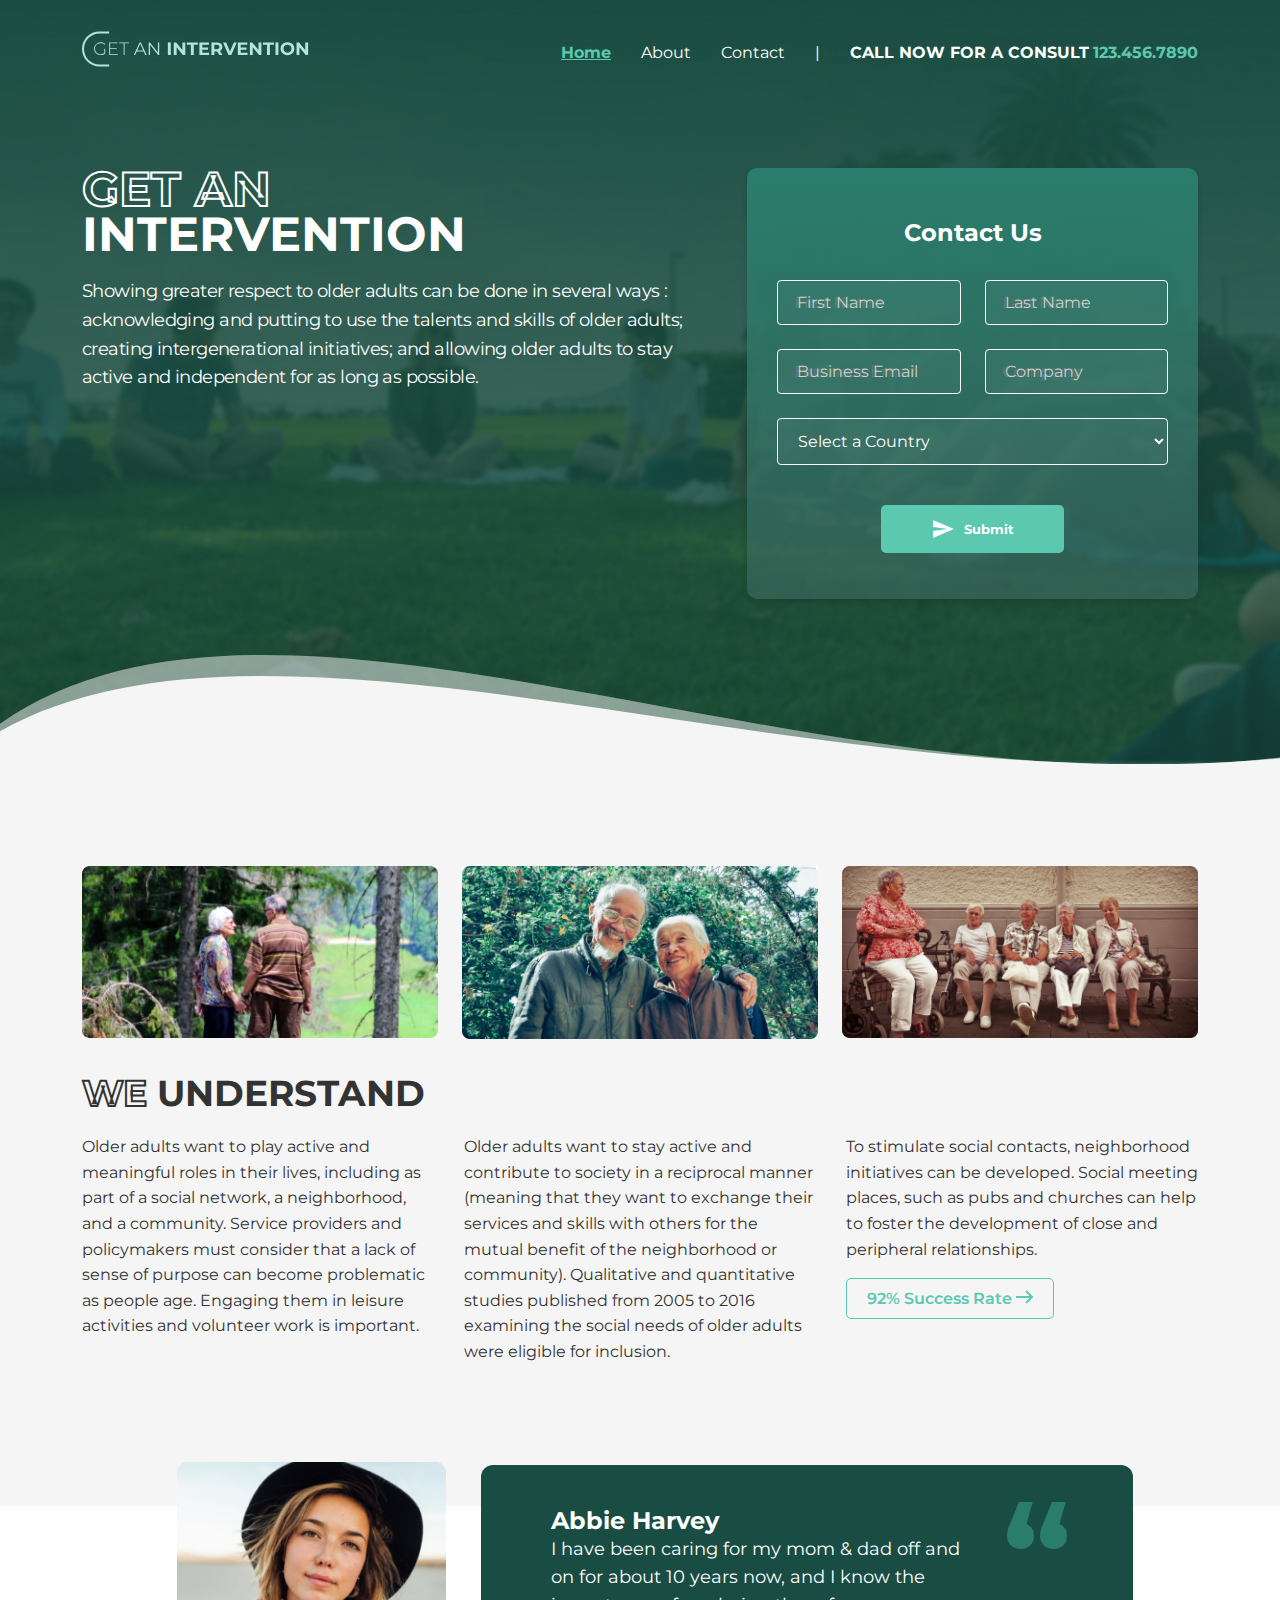
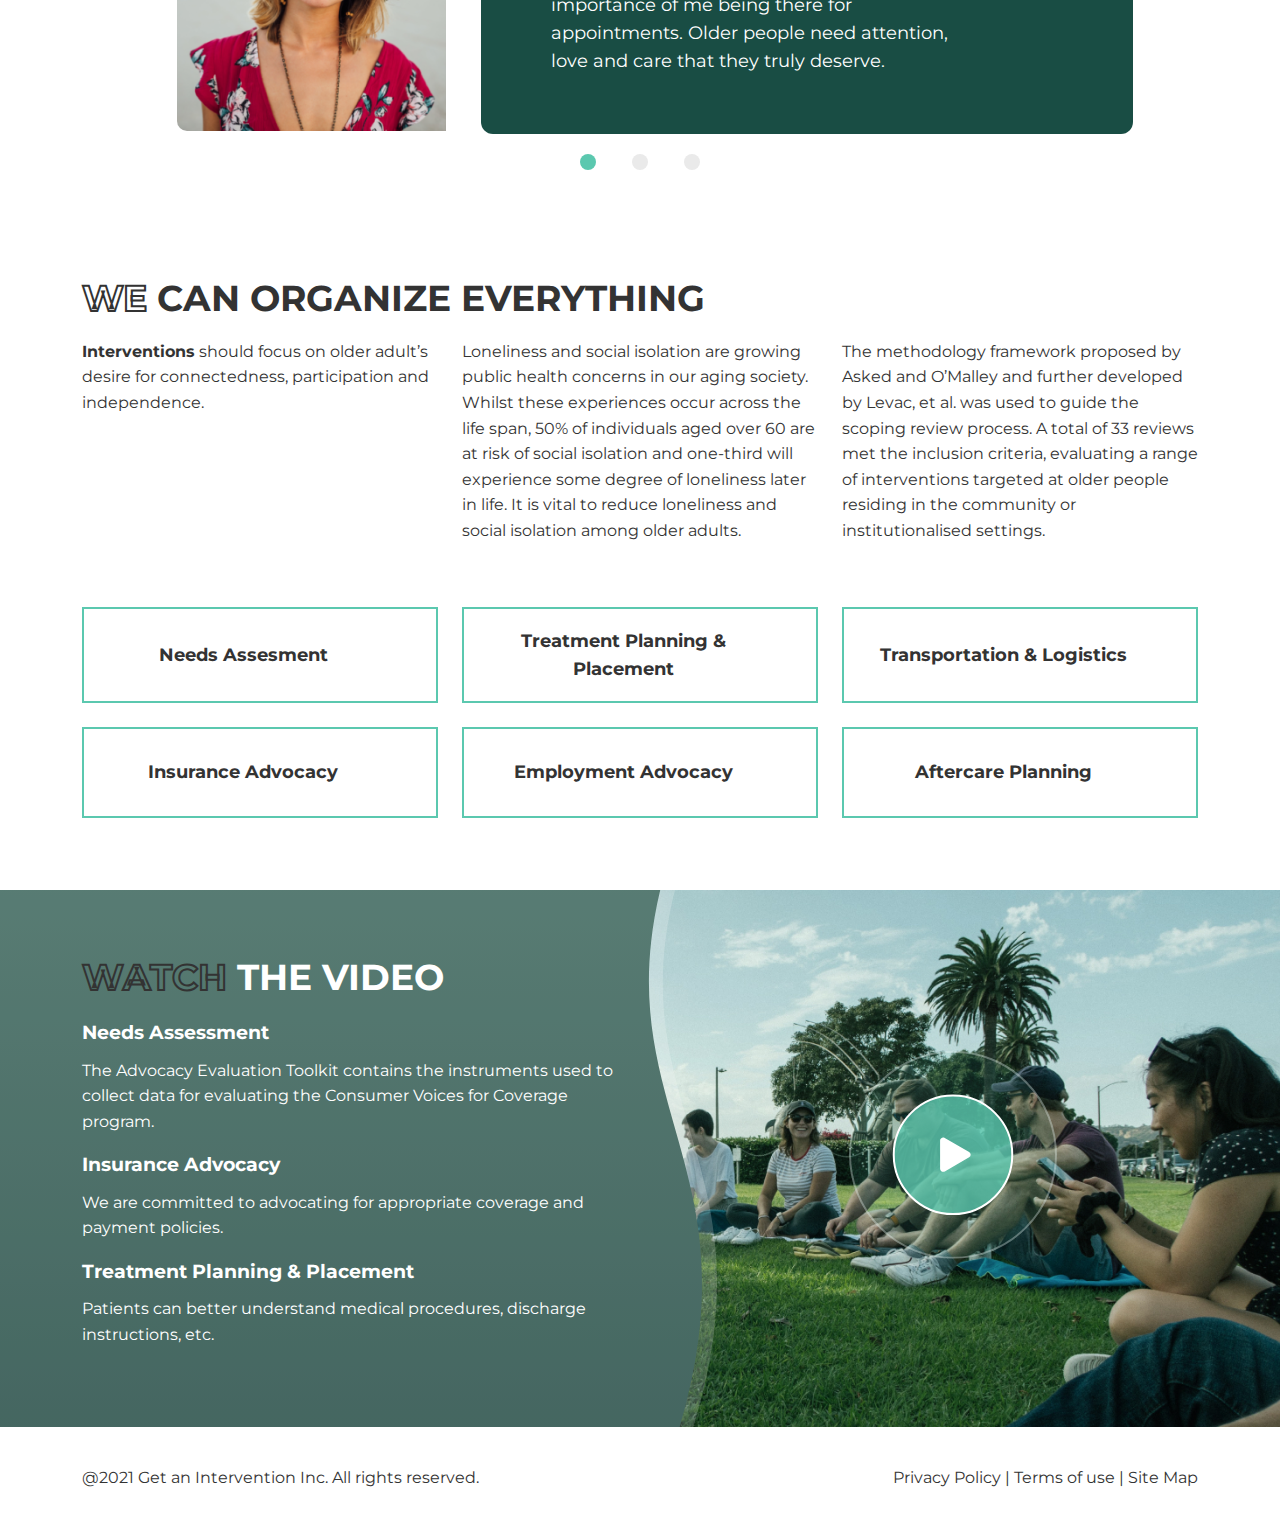
==== commit 760784ee: "slider fix" ====
--- a/index.html
+++ b/index.html
@@ -30,13 +30,13 @@
       </div>
 
       <!--  Navigation -->
-      <nav class="navbar-menu">
+      <nav class="navbar-menu d-lg-flex align-items-center">
         <ul class="nav-links">
           <li><a href="#" class="active">Home</a></li>
           <li><a href="#">About</a></li>
           <li><a href="#">Contact</a></li>
         </ul>
-        <span class="separator">|</span>
+        <span class="separator d-none d-lg-block">|</span>
         <div class="nav-contact">
           <strong>CALL NOW FOR A CONSULT</strong> <a href="tel:+1234567890" class="cta">123.456.7890</a>
         </div>
